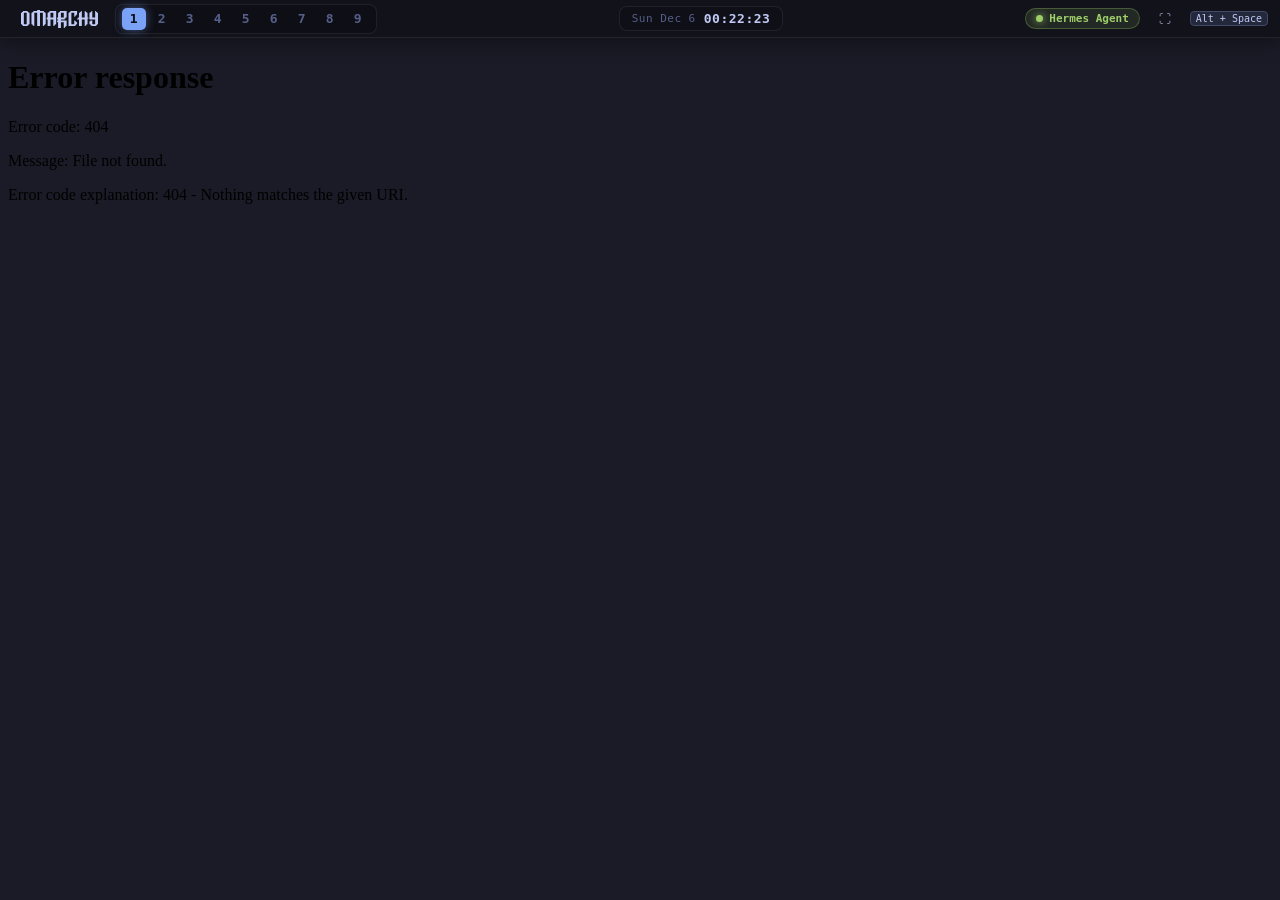
==== index.html @ 760fc46b "feat(web): implement Omarchy Web Shell aligned with official brand and themes" ====
<!DOCTYPE html>
<html lang="en">
<head>
  <meta charset="UTF-8">
  <meta name="viewport" content="width=device-width, initial-scale=1.0">
  <title>Omarchy Online ~ Web Desktop</title>
  <link rel="icon" type="image/png" href="assets/icon.png">
  <link rel="stylesheet" href="style.css">
</head>
<body>

  <!-- 1. Omarchy Top Bar (Waybar / Quickshell Emulation) -->
  <header id="omarchy-bar">
    <div class="bar-section">
      <!-- Omarchy Menu Launcher Button -->
      <button class="bar-button omarchy-logo-btn" id="omarchy-menu-btn" title="Launch Omarchy Menu (Alt + Space)">
        <img src="assets/logo-white.svg" alt="Omarchy Logo">
      </button>

      <!-- Hyprland Workspaces 1-9 -->
      <div class="workspace-list" id="workspaces">
        <div class="ws-item active" data-ws="1">1</div>
        <div class="ws-item" data-ws="2">2</div>
        <div class="ws-item" data-ws="3">3</div>
        <div class="ws-item" data-ws="4">4</div>
        <div class="ws-item" data-ws="5">5</div>
        <div class="ws-item" data-ws="6">6</div>
        <div class="ws-item" data-ws="7">7</div>
        <div class="ws-item" data-ws="8">8</div>
        <div class="ws-item" data-ws="9">9</div>
      </div>
    </div>

    <!-- Center: Window Title & Clock -->
    <div class="bar-section">
      <div class="bar-clock" id="omarchy-clock">
        <span id="clock-date" class="clock-date">Sat Sep 26</span>
        <span id="clock-time">15:30:00</span>
      </div>
    </div>

    <!-- Right: Agent Status, Controls & Hotkey Hints -->
    <div class="bar-section">
      <div class="agent-pill" id="agent-badge" title="AI Coding Agent: Active">
        <span class="pulse-dot"></span>
        <span>Hermes Agent</span>
      </div>

      <button class="bar-button" id="fullscreen-btn" title="Toggle Fullscreen & Lock Keyboard">
        <span>⛶</span>
      </button>

      <span class="badge-key" title="Launcher shortcut">Alt + Space</span>
    </div>
  </header>

  <!-- 2. Main Terminal Tiling Viewport -->
  <main id="viewport-container">
    <iframe id="terminal-frame" src="/zellij/" allow="clipboard-read; clipboard-write; fullscreen"></iframe>
  </main>

  <!-- 3. Walker Modal Launcher (omarchy.menu / Walker Emulation) -->
  <div class="modal-overlay" id="walker-modal">
    <div class="walker-window">
      <div class="walker-search-box">
        <img src="assets/icon.png" alt="Omarchy Icon" class="walker-logo">
        <input type="text" id="walker-input" placeholder="Search commands, apps, agents, or workspaces..." autocomplete="off">
        <span class="badge-key">ESC</span>
      </div>
      <div class="walker-results" id="walker-results">
        <!-- Dynamically injected items -->
      </div>
      <div class="walker-footer">
        <div class="walker-hints">
          <span><kbd class="badge-key">↑↓</kbd> navigate</span>
          <span><kbd class="badge-key">↵</kbd> select</span>
          <span><kbd class="badge-key">Esc</kbd> close</span>
        </div>
        <div>Omarchy Web Shell v1.0</div>
      </div>
    </div>
  </div>

  <script src="app.js"></script>
</body>
</html>
---- style.css ----
/* Omarchy Online - Tokyo Night Design System */
:root {
  --bg-darker: #0e0e14;
  --bg-dark: #13141c;
  --bg: #1a1b26;
  --bg-lighter: #24283b;
  --bg-selection: #292e42;
  --fg: #a9b1d6;
  --fg-dark: #565f89;
  --fg-bright: #c0caf5;
  --accent: #7aa2f7;
  --accent-bright: #7da6ff;
  --red: #f7768e;
  --green: #9ece6a;
  --yellow: #e0af68;
  --magenta: #bb9af7;
  --cyan: #7dcfff;
  --border: #414868;
  --border-subtle: rgba(255, 255, 255, 0.08);
  --bar-height: 38px;
  --font-mono: "JetBrains Mono", "Berkeley Mono", ui-monospace, SFMono-Regular, Menlo, Monaco, Consolas, monospace;
}

* {
  box-sizing: border-box;
  margin: 0;
  padding: 0;
  -webkit-font-smoothing: antialiased;
}

body, html {
  width: 100%;
  height: 100%;
  overflow: hidden;
  background-color: var(--bg-darker);
  color: var(--fg);
  font-family: var(--font-mono);
  font-size: 13px;
  user-select: none;
}

/* ============================================================
   1. Omarchy Bar (Waybar / Quickshell Emulation)
   ============================================================ */
#omarchy-bar {
  position: fixed;
  top: 0;
  left: 0;
  right: 0;
  height: var(--bar-height);
  background: rgba(19, 20, 28, 0.88);
  backdrop-filter: blur(16px);
  -webkit-backdrop-filter: blur(16px);
  border-bottom: 1px solid var(--border-subtle);
  display: flex;
  align-items: center;
  justify-content: space-between;
  padding: 0 12px;
  z-index: 1000;
  box-shadow: 0 4px 20px rgba(0, 0, 0, 0.4);
}

.bar-section {
  display: flex;
  align-items: center;
  gap: 8px;
}

/* Left: Menu & Workspaces */
.bar-button {
  background: transparent;
  border: 1px solid transparent;
  color: var(--fg);
  padding: 4px 10px;
  border-radius: 6px;
  cursor: pointer;
  display: flex;
  align-items: center;
  gap: 6px;
  font-family: inherit;
  font-size: 12px;
  transition: all 0.15s ease;
}

.bar-button:hover {
  background: var(--bg-lighter);
  border-color: var(--border);
  color: var(--fg-bright);
}

.omarchy-logo-btn {
  padding: 4px 8px;
  display: flex;
  align-items: center;
}

.omarchy-logo-btn img {
  height: 18px;
  width: auto;
  display: block;
}

.workspace-list {
  display: flex;
  align-items: center;
  gap: 4px;
  background: rgba(14, 14, 20, 0.6);
  padding: 3px 6px;
  border-radius: 8px;
  border: 1px solid var(--border-subtle);
}

.ws-item {
  width: 24px;
  height: 22px;
  display: flex;
  align-items: center;
  justify-content: center;
  border-radius: 5px;
  cursor: pointer;
  font-weight: 600;
  color: var(--fg-dark);
  transition: all 0.15s ease;
}

.ws-item:hover {
  color: var(--fg-bright);
  background: var(--bg-lighter);
}

.ws-item.active {
  background: var(--accent);
  color: var(--bg-darker);
  font-weight: 700;
  box-shadow: 0 0 10px rgba(122, 162, 247, 0.5);
}

/* Center: Clock & System Title */
.bar-clock {
  font-weight: 600;
  color: var(--fg-bright);
  letter-spacing: 0.5px;
  padding: 4px 12px;
  background: rgba(14, 14, 20, 0.5);
  border-radius: 8px;
  border: 1px solid var(--border-subtle);
  display: flex;
  align-items: center;
  gap: 8px;
}

.clock-date {
  color: var(--fg-dark);
  font-weight: 400;
  font-size: 11px;
}

/* Right: Agent Status & Controls */
.agent-pill {
  display: flex;
  align-items: center;
  gap: 6px;
  background: rgba(158, 206, 106, 0.12);
  border: 1px solid rgba(158, 206, 106, 0.3);
  color: var(--green);
  padding: 3px 10px;
  border-radius: 20px;
  font-size: 11px;
  font-weight: 600;
}

.pulse-dot {
  width: 7px;
  height: 7px;
  background: var(--green);
  border-radius: 50%;
  box-shadow: 0 0 8px var(--green);
  animation: pulse 2s infinite ease-in-out;
}

@keyframes pulse {
  0% { transform: scale(0.9); opacity: 0.7; }
  50% { transform: scale(1.2); opacity: 1; box-shadow: 0 0 12px var(--green); }
  100% { transform: scale(0.9); opacity: 0.7; }
}

.badge-key {
  background: var(--bg-lighter);
  border: 1px solid var(--border);
  border-radius: 4px;
  padding: 1px 5px;
  font-size: 10px;
  color: var(--fg-bright);
}

/* ============================================================
   2. Main Terminal Viewport Container
   ============================================================ */
#viewport-container {
  position: absolute;
  top: var(--bar-height);
  left: 0;
  right: 0;
  bottom: 0;
  background: var(--bg);
}

#terminal-frame {
  width: 100%;
  height: 100%;
  border: none;
  display: block;
  background: var(--bg);
}

/* ============================================================
   3. Walker Launcher Modal (omarchy.menu / Walker Emulation)
   ============================================================ */
.modal-overlay {
  position: fixed;
  top: 0;
  left: 0;
  right: 0;
  bottom: 0;
  background: rgba(0, 0, 0, 0.65);
  backdrop-filter: blur(8px);
  -webkit-backdrop-filter: blur(8px);
  display: none;
  align-items: flex-start;
  justify-content: center;
  padding-top: 15vh;
  z-index: 2000;
  animation: fadeIn 0.15s ease-out;
}

.modal-overlay.open {
  display: flex;
}

@keyframes fadeIn {
  from { opacity: 0; }
  to { opacity: 1; }
}

.walker-window {
  width: 580px;
  max-width: 90vw;
  background: var(--bg-dark);
  border: 1px solid var(--accent);
  border-radius: 12px;
  box-shadow: 0 20px 60px rgba(0, 0, 0, 0.8), 0 0 25px rgba(122, 162, 247, 0.25);
  overflow: hidden;
  animation: scaleIn 0.18s cubic-bezier(0.16, 1, 0.3, 1);
}

@keyframes scaleIn {
  from { transform: scale(0.96) translateY(-10px); opacity: 0; }
  to { transform: scale(1) translateY(0); opacity: 1; }
}

.walker-search-box {
  display: flex;
  align-items: center;
  gap: 12px;
  padding: 16px 20px;
  border-bottom: 1px solid var(--border-subtle);
  background: rgba(26, 27, 38, 0.7);
}

.walker-logo {
  width: 24px;
  height: 24px;
  object-fit: contain;
}

#walker-input {
  flex: 1;
  background: transparent;
  border: none;
  outline: none;
  color: var(--fg-bright);
  font-family: inherit;
  font-size: 16px;
  font-weight: 500;
}

#walker-input::placeholder {
  color: var(--fg-dark);
}

.walker-results {
  max-height: 380px;
  overflow-y: auto;
  padding: 10px 0;
}

.walker-category {
  padding: 6px 18px;
  font-size: 11px;
  font-weight: 700;
  text-transform: uppercase;
  letter-spacing: 1px;
  color: var(--fg-dark);
}

.walker-item {
  display: flex;
  align-items: center;
  justify-content: space-between;
  padding: 10px 20px;
  cursor: pointer;
  transition: all 0.1s ease;
  color: var(--fg);
}

.walker-item:hover, .walker-item.active {
  background: var(--bg-selection);
  color: var(--fg-bright);
  border-left: 3px solid var(--accent);
  padding-left: 17px;
}

.walker-item-left {
  display: flex;
  align-items: center;
  gap: 12px;
}

.walker-icon {
  font-size: 16px;
  width: 22px;
  text-align: center;
}

.walker-label {
  font-weight: 500;
}

.walker-sub {
  font-size: 11px;
  color: var(--fg-dark);
}

.walker-footer {
  padding: 10px 20px;
  border-top: 1px solid var(--border-subtle);
  background: rgba(14, 14, 20, 0.8);
  display: flex;
  align-items: center;
  justify-content: space-between;
  font-size: 11px;
  color: var(--fg-dark);
}

.walker-hints {
  display: flex;
  gap: 12px;
}
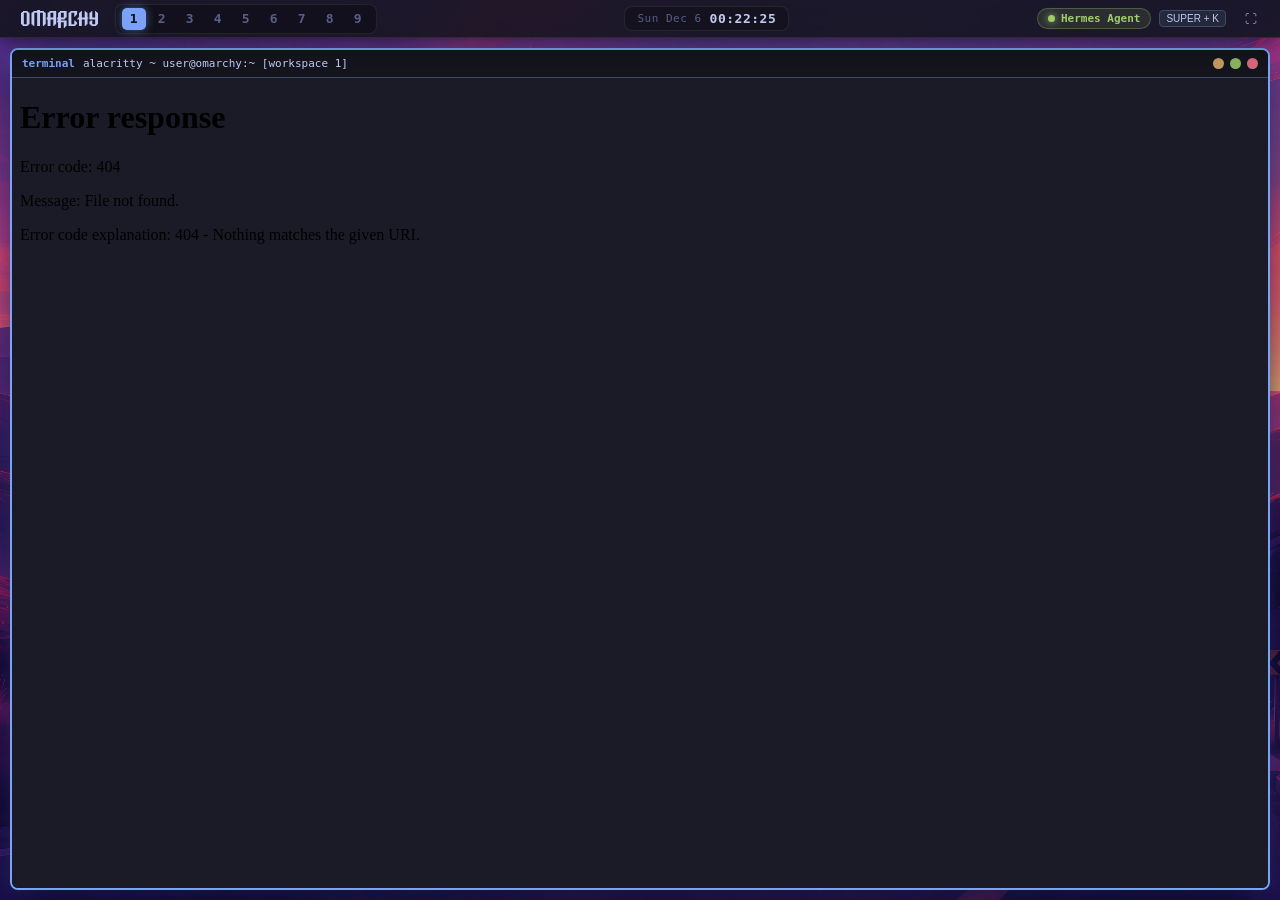
==== commit 9ec50e67: "feat(web): achieve 1:1 visual fidelity with Hyprland gaps, official wallpapers, and full Omarchy key" ====
--- a/index.html
+++ b/index.html
@@ -3,17 +3,17 @@
 <head>
   <meta charset="UTF-8">
   <meta name="viewport" content="width=device-width, initial-scale=1.0">
-  <title>Omarchy Online ~ Web Desktop</title>
+  <title>Omarchy ~ Arch Linux / Hyprland</title>
   <link rel="icon" type="image/png" href="assets/icon.png">
   <link rel="stylesheet" href="style.css">
 </head>
 <body>
 
-  <!-- 1. Omarchy Top Bar (Waybar / Quickshell Emulation) -->
+  <!-- 1. Omarchy Bar (Waybar / Quickshell Emulation) -->
   <header id="omarchy-bar">
     <div class="bar-section">
       <!-- Omarchy Menu Launcher Button -->
-      <button class="bar-button omarchy-logo-btn" id="omarchy-menu-btn" title="Launch Omarchy Menu (Alt + Space)">
+      <button class="bar-button omarchy-logo-btn" id="omarchy-menu-btn" title="Omarchy Menu (SUPER + SPACE)">
         <img src="assets/logo-white.svg" alt="Omarchy Logo">
       </button>
 
@@ -31,40 +31,60 @@
       </div>
     </div>
 
-    <!-- Center: Window Title & Clock -->
+    <!-- Center: Clock & Window Title -->
     <div class="bar-section">
       <div class="bar-clock" id="omarchy-clock">
         <span id="clock-date" class="clock-date">Sat Sep 26</span>
-        <span id="clock-time">15:30:00</span>
+        <span id="clock-time">15:40:00</span>
       </div>
     </div>
 
-    <!-- Right: Agent Status, Controls & Hotkey Hints -->
+    <!-- Right: Agent Status, Keybindings & Fullscreen -->
     <div class="bar-section">
-      <div class="agent-pill" id="agent-badge" title="AI Coding Agent: Active">
+      <div class="agent-pill" id="agent-badge" title="AI Agent Status: Active">
         <span class="pulse-dot"></span>
         <span>Hermes Agent</span>
       </div>
 
-      <button class="bar-button" id="fullscreen-btn" title="Toggle Fullscreen & Lock Keyboard">
+      <button class="badge-key" id="cheatsheet-btn" title="View Omarchy Keybindings (SUPER + K)">
+        SUPER + K
+      </button>
+
+      <button class="bar-button" id="fullscreen-btn" title="Toggle Fullscreen (SUPER + F)">
         <span>⛶</span>
       </button>
-
-      <span class="badge-key" title="Launcher shortcut">Alt + Space</span>
     </div>
   </header>
 
-  <!-- 2. Main Terminal Tiling Viewport -->
-  <main id="viewport-container">
-    <iframe id="terminal-frame" src="/zellij/" allow="clipboard-read; clipboard-write; fullscreen"></iframe>
+  <!-- 2. Hyprland Desktop Area (Gaps & Window Border) -->
+  <main id="hypr-desktop">
+    <div class="hypr-window" id="hypr-window">
+      <!-- Hyprland Window Title Bar -->
+      <div class="window-titlebar">
+        <div class="window-title-left">
+          <span class="window-title-badge">terminal</span>
+          <span id="current-window-title">alacritty ~ user@omarchy:~ [workspace 1]</span>
+        </div>
+        <div class="window-controls">
+          <span class="win-dot min" id="win-min-btn" title="Toggle Floating (SUPER + T)"></span>
+          <span class="win-dot max" id="win-max-btn" title="Maximize Window (SUPER + F)"></span>
+          <span class="win-dot close" id="win-close-btn" title="Close Window (SUPER + W / Q)"></span>
+        </div>
+      </div>
+
+      <!-- Window Content (Zellij Web PTY Terminal) -->
+      <div class="window-body">
+        <iframe id="terminal-frame" src="/zellij/" allow="clipboard-read; clipboard-write; fullscreen"></iframe>
+      </div>
+    </div>
   </main>
 
-  <!-- 3. Walker Modal Launcher (omarchy.menu / Walker Emulation) -->
+  <!-- 3. Walker Application Launcher (SUPER + SPACE) -->
   <div class="modal-overlay" id="walker-modal">
     <div class="walker-window">
       <div class="walker-search-box">
         <img src="assets/icon.png" alt="Omarchy Icon" class="walker-logo">
-        <input type="text" id="walker-input" placeholder="Search commands, apps, agents, or workspaces..." autocomplete="off">
+        <input type="text" id="walker-input" placeholder="Search commands, applications, AI agents, or workspaces..." autocomplete="off">
         <span class="badge-key">ESC</span>
       </div>
       <div class="walker-results" id="walker-results">
@@ -76,11 +96,69 @@
           <span><kbd class="badge-key">↵</kbd> select</span>
           <span><kbd class="badge-key">Esc</kbd> close</span>
         </div>
-        <div>Omarchy Web Shell v1.0</div>
+        <div>Walker Menu ~ Omarchy</div>
       </div>
     </div>
   </div>
 
+  <!-- 4. Omarchy Official Keybindings Cheatsheet Modal (SUPER + K) -->
+  <div class="modal-overlay" id="keybindings-modal">
+    <div class="cheatsheet-window">
+      <div class="cheatsheet-header">
+        <div class="cheatsheet-title">
+          <img src="assets/icon.png" alt="Omarchy" style="height: 22px; width: auto;">
+          <span>Omarchy Official Keybindings Cheatsheet</span>
+        </div>
+        <span class="badge-key" id="close-cheatsheet-btn">ESC</span>
+      </div>
+      <div class="cheatsheet-body">
+        <!-- Tiling & Windows -->
+        <div class="key-group">
+          <div class="key-group-title">🪟 Windows & Tiling (Hyprland)</div>
+          <div class="key-row"><span class="key-desc">Close active window</span><kbd class="badge-key">SUPER + W / Q</kbd></div>
+          <div class="key-row"><span class="key-desc">Toggle window fullscreen</span><kbd class="badge-key">SUPER + F</kbd></div>
+          <div class="key-row"><span class="key-desc">Toggle window split</span><kbd class="badge-key">SUPER + J</kbd></div>
+          <div class="key-row"><span class="key-desc">Toggle floating/tiling</span><kbd class="badge-key">SUPER + T</kbd></div>
+          <div class="key-row"><span class="key-desc">Focus left/right/up/down</span><kbd class="badge-key">SUPER + Arrows</kbd></div>
+          <div class="key-row"><span class="key-desc">Cycle window focus</span><kbd class="badge-key">ALT + TAB</kbd></div>
+        </div>
+
+        <!-- Workspaces -->
+        <div class="key-group">
+          <div class="key-group-title">🔢 Workspaces</div>
+          <div class="key-row"><span class="key-desc">Switch to workspace 1..9</span><kbd class="badge-key">SUPER + 1..9</kbd></div>
+          <div class="key-row"><span class="key-desc">Next / Previous workspace</span><kbd class="badge-key">SUPER + TAB</kbd></div>
+          <div class="key-row"><span class="key-desc">Previous workspace</span><kbd class="badge-key">SUPER + SHIFT + TAB</kbd></div>
+          <div class="key-row"><span class="key-desc">Move window to workspace</span><kbd class="badge-key">SUPER + SHIFT + 1..9</kbd></div>
+        </div>
+
+        <!-- Applications -->
+        <div class="key-group">
+          <div class="key-group-title">🚀 Applications & Tools</div>
+          <div class="key-row"><span class="key-desc">Terminal (Alacritty / Ghostty)</span><kbd class="badge-key">SUPER + RETURN</kbd></div>
+          <div class="key-row"><span class="key-desc">Walker App Launcher</span><kbd class="badge-key">SUPER + SPACE</kbd></div>
+          <div class="key-row"><span class="key-desc">Neovim Editor</span><kbd class="badge-key">SUPER + SHIFT + N</kbd></div>
+          <div class="key-row"><span class="key-desc">ChatGPT / AI Companion</span><kbd class="badge-key">SUPER + SHIFT + A</kbd></div>
+          <div class="key-row"><span class="key-desc">Docker TUI Manager</span><kbd class="badge-key">SUPER + SHIFT + D</kbd></div>
+          <div class="key-row"><span class="key-desc">Browser (Brave / Chromium)</span><kbd class="badge-key">SUPER + SHIFT + RETURN</kbd></div>
+        </div>
+
+        <!-- System & Appearance -->
+        <div class="key-group">
+          <div class="key-group-title">🎨 Appearance & System</div>
+          <div class="key-row"><span class="key-desc">Keybindings Cheatsheet</span><kbd class="badge-key">SUPER + K</kbd></div>
+          <div class="key-row"><span class="key-desc">Toggle top bar (Waybar)</span><kbd class="badge-key">SUPER + SHIFT + SPACE</kbd></div>
+          <div class="key-row"><span class="key-desc">Switch background wallpaper</span><kbd class="badge-key">SUPER + CTRL + SPACE</kbd></div>
+          <div class="key-row"><span class="key-desc">Theme menu (Tokyo Night / ...)</span><kbd class="badge-key">SUPER + SHIFT + CTRL + SPACE</kbd></div>
+          <div class="key-row"><span class="key-desc">Lock system / Screen</span><kbd class="badge-key">SUPER + ESCAPE</kbd></div>
+        </div>
+      </div>
+    </div>
+  </div>
+
+  <!-- Notification Toast -->
+  <div id="toast"></div>
+
   <script src="app.js"></script>
 </body>
 </html>
--- a/style.css
+++ b/style.css
@@ -1,4 +1,4 @@
-/* Omarchy Online - Tokyo Night Design System */
+/* Omarchy Online - Tokyo Night Design System (1:1 Official Omarchy Alignment) */
 :root {
   --bg-darker: #0e0e14;
   --bg-dark: #13141c;
@@ -16,8 +16,10 @@
   --magenta: #bb9af7;
   --cyan: #7dcfff;
   --border: #414868;
+  --border-active: #7aa2f7;
   --border-subtle: rgba(255, 255, 255, 0.08);
   --bar-height: 38px;
+  --gaps-out: 10px;
   --font-mono: "JetBrains Mono", "Berkeley Mono", ui-monospace, SFMono-Regular, Menlo, Monaco, Consolas, monospace;
 }
 
@@ -33,10 +35,15 @@
   height: 100%;
   overflow: hidden;
   background-color: var(--bg-darker);
+  background-image: url('assets/backgrounds/0-winding-road.webp');
+  background-repeat: no-repeat;
+  background-position: center center;
+  background-size: cover;
   color: var(--fg);
   font-family: var(--font-mono);
   font-size: 13px;
   user-select: none;
+  transition: background-image 0.3s ease-in-out;
 }
 
 /* ============================================================
@@ -49,15 +56,20 @@
   right: 0;
   height: var(--bar-height);
   background: rgba(19, 20, 28, 0.88);
-  backdrop-filter: blur(16px);
-  -webkit-backdrop-filter: blur(16px);
+  backdrop-filter: blur(18px);
+  -webkit-backdrop-filter: blur(18px);
   border-bottom: 1px solid var(--border-subtle);
   display: flex;
   align-items: center;
   justify-content: space-between;
   padding: 0 12px;
   z-index: 1000;
-  box-shadow: 0 4px 20px rgba(0, 0, 0, 0.4);
+  box-shadow: 0 4px 20px rgba(0, 0, 0, 0.5);
+  transition: transform 0.25s cubic-bezier(0.16, 1, 0.3, 1);
+}
+
+#omarchy-bar.hidden {
+  transform: translateY(-100%);
 }
 
 .bar-section {
@@ -135,7 +147,7 @@
   box-shadow: 0 0 10px rgba(122, 162, 247, 0.5);
 }
 
-/* Center: Clock & System Title */
+/* Center: Clock & Window Title */
 .bar-clock {
   font-weight: 600;
   color: var(--fg-bright);
@@ -188,21 +200,114 @@
   background: var(--bg-lighter);
   border: 1px solid var(--border);
   border-radius: 4px;
-  padding: 1px 5px;
+  padding: 2px 6px;
   font-size: 10px;
   color: var(--fg-bright);
+  cursor: pointer;
+  transition: all 0.15s ease;
+}
+
+.badge-key:hover {
+  border-color: var(--accent);
+  color: var(--accent);
 }
 
 /* ============================================================
-   2. Main Terminal Viewport Container
+   2. Hyprland Desktop & Gaps Layout (looknfeel.lua Gaps & Borders)
    ============================================================ */
-#viewport-container {
+#hypr-desktop {
   position: absolute;
   top: var(--bar-height);
   left: 0;
   right: 0;
   bottom: 0;
+  padding: var(--gaps-out);
+  display: flex;
+  flex-direction: column;
+  transition: top 0.25s cubic-bezier(0.16, 1, 0.3, 1), padding 0.2s ease;
+}
+
+body.bar-hidden #hypr-desktop {
+  top: 0;
+}
+
+.hypr-window {
+  flex: 1;
+  width: 100%;
+  height: 100%;
   background: var(--bg);
+  border: 2px solid var(--border-active);
+  border-radius: 8px;
+  box-shadow: 0 10px 40px rgba(0, 0, 0, 0.7), 0 0 15px rgba(122, 162, 247, 0.25);
+  display: flex;
+  flex-direction: column;
+  overflow: hidden;
+  position: relative;
+  transition: border-color 0.2s ease;
+}
+
+.hypr-window.maximized {
+  border-radius: 0;
+  border-width: 0;
+  box-shadow: none;
+}
+
+body.maximized-mode #hypr-desktop {
+  padding: 0;
+}
+
+.window-titlebar {
+  height: 28px;
+  background: var(--bg-dark);
+  border-bottom: 1px solid var(--border);
+  display: flex;
+  align-items: center;
+  justify-content: space-between;
+  padding: 0 10px;
+  font-size: 11px;
+}
+
+.window-title-left {
+  display: flex;
+  align-items: center;
+  gap: 8px;
+  color: var(--fg-bright);
+}
+
+.window-title-badge {
+  color: var(--accent);
+  font-weight: 700;
+}
+
+.window-controls {
+  display: flex;
+  align-items: center;
+  gap: 6px;
+}
+
+.win-dot {
+  width: 11px;
+  height: 11px;
+  border-radius: 50%;
+  display: inline-block;
+  cursor: pointer;
+  opacity: 0.85;
+  transition: opacity 0.15s ease;
+}
+
+.win-dot:hover {
+  opacity: 1;
+}
+
+.win-dot.close { background: var(--red); }
+.win-dot.min { background: var(--yellow); }
+.win-dot.max { background: var(--green); }
+
+.window-body {
+  flex: 1;
+  width: 100%;
+  height: 100%;
+  position: relative;
 }
 
 #terminal-frame {
@@ -214,7 +319,7 @@
 }
 
 /* ============================================================
-   3. Walker Launcher Modal (omarchy.menu / Walker Emulation)
+   3. Walker Launcher Modal (SUPER + SPACE)
    ============================================================ */
 .modal-overlay {
   position: fixed;
@@ -243,12 +348,12 @@
 }
 
 .walker-window {
-  width: 580px;
+  width: 600px;
   max-width: 90vw;
   background: var(--bg-dark);
-  border: 1px solid var(--accent);
+  border: 2px solid var(--accent);
   border-radius: 12px;
-  box-shadow: 0 20px 60px rgba(0, 0, 0, 0.8), 0 0 25px rgba(122, 162, 247, 0.25);
+  box-shadow: 0 20px 60px rgba(0, 0, 0, 0.85), 0 0 30px rgba(122, 162, 247, 0.35);
   overflow: hidden;
   animation: scaleIn 0.18s cubic-bezier(0.16, 1, 0.3, 1);
 }
@@ -289,13 +394,13 @@
 }
 
 .walker-results {
-  max-height: 380px;
+  max-height: 400px;
   overflow-y: auto;
   padding: 10px 0;
 }
 
 .walker-category {
-  padding: 6px 18px;
+  padding: 8px 20px 4px 20px;
   font-size: 11px;
   font-weight: 700;
   text-transform: uppercase;
@@ -344,7 +449,7 @@
 .walker-footer {
   padding: 10px 20px;
   border-top: 1px solid var(--border-subtle);
-  background: rgba(14, 14, 20, 0.8);
+  background: rgba(14, 14, 20, 0.85);
   display: flex;
   align-items: center;
   justify-content: space-between;
@@ -356,3 +461,94 @@
   display: flex;
   gap: 12px;
 }
+
+/* ============================================================
+   4. Omarchy Keybindings Cheatsheet Modal (SUPER + K)
+   ============================================================ */
+.cheatsheet-window {
+  width: 800px;
+  max-width: 94vw;
+  max-height: 80vh;
+  background: var(--bg-dark);
+  border: 2px solid var(--accent);
+  border-radius: 12px;
+  box-shadow: 0 20px 60px rgba(0, 0, 0, 0.85), 0 0 35px rgba(122, 162, 247, 0.3);
+  display: flex;
+  flex-direction: column;
+  overflow: hidden;
+  animation: scaleIn 0.18s cubic-bezier(0.16, 1, 0.3, 1);
+}
+
+.cheatsheet-header {
+  padding: 16px 24px;
+  background: rgba(26, 27, 38, 0.85);
+  border-bottom: 1px solid var(--border-subtle);
+  display: flex;
+  align-items: center;
+  justify-content: space-between;
+}
+
+.cheatsheet-title {
+  font-size: 16px;
+  font-weight: 700;
+  color: var(--fg-bright);
+  display: flex;
+  align-items: center;
+  gap: 10px;
+}
+
+.cheatsheet-body {
+  padding: 20px 24px;
+  overflow-y: auto;
+  display: grid;
+  grid-template-columns: repeat(auto-fit, minmax(340px, 1fr));
+  gap: 20px;
+}
+
+.key-group-title {
+  font-size: 12px;
+  font-weight: 700;
+  text-transform: uppercase;
+  letter-spacing: 1px;
+  color: var(--accent);
+  margin-bottom: 10px;
+  border-bottom: 1px solid var(--border-subtle);
+  padding-bottom: 4px;
+}
+
+.key-row {
+  display: flex;
+  align-items: center;
+  justify-content: space-between;
+  padding: 5px 0;
+  border-bottom: 1px solid rgba(255, 255, 255, 0.03);
+}
+
+.key-desc {
+  color: var(--fg);
+  font-size: 12px;
+}
+
+/* Toast notification */
+#toast {
+  position: fixed;
+  bottom: 24px;
+  right: 24px;
+  background: var(--bg-dark);
+  border: 1px solid var(--accent);
+  color: var(--fg-bright);
+  padding: 10px 18px;
+  border-radius: 8px;
+  box-shadow: 0 8px 30px rgba(0, 0, 0, 0.6);
+  z-index: 3000;
+  opacity: 0;
+  transform: translateY(10px);
+  transition: all 0.2s cubic-bezier(0.16, 1, 0.3, 1);
+  pointer-events: none;
+  font-size: 12px;
+}
+
+#toast.show {
+  opacity: 1;
+  transform: translateY(0);
+}
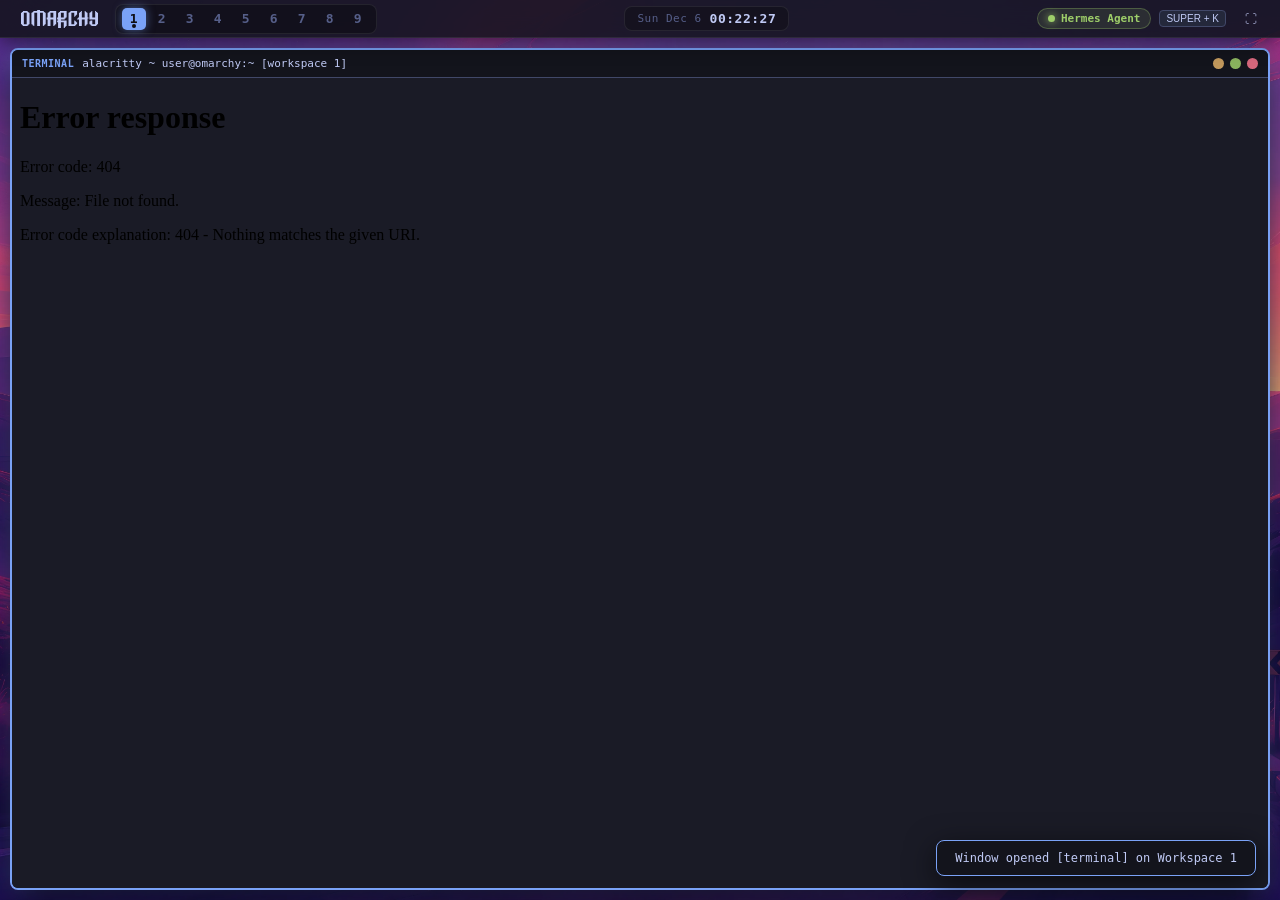
==== commit 6dedccfb: "feat(web): implement Hyprland dwindle multi-window manager and workspace isolation" ====
--- a/index.html
+++ b/index.html
@@ -58,25 +58,14 @@
 
   <!-- 2. Hyprland Desktop Area (Gaps & Window Border) -->
   <main id="hypr-desktop">
-    <div class="hypr-window" id="hypr-window">
-      <!-- Hyprland Window Title Bar -->
-      <div class="window-titlebar">
-        <div class="window-title-left">
-          <span class="window-title-badge">terminal</span>
-          <span id="current-window-title">alacritty ~ user@omarchy:~ [workspace 1]</span>
-        </div>
-        <div class="window-controls">
-          <span class="win-dot min" id="win-min-btn" title="Toggle Floating (SUPER + T)"></span>
-          <span class="win-dot max" id="win-max-btn" title="Maximize Window (SUPER + F)"></span>
-          <span class="win-dot close" id="win-close-btn" title="Close Window (SUPER + W / Q)"></span>
-        </div>
-      </div>
+    <!-- Empty Desktop Watermark (Visible when no windows open in workspace) -->
+    <div id="empty-desktop-watermark" class="empty-desktop-watermark">
+      <img src="assets/logo-white.svg" alt="Omarchy" class="watermark-logo">
+      <div class="watermark-hint"><kbd class="badge-key">SUPER + RETURN</kbd> to launch terminal &bull; <kbd class="badge-key">SUPER + SPACE</kbd> for Walker</div>
+    </div>
 
-      <!-- Window Content (Zellij Web PTY Terminal) -->
-      <div class="window-body">
-        <iframe id="terminal-frame" src="/zellij/" allow="clipboard-read; clipboard-write; fullscreen"></iframe>
-      </div>
-    </div>
+    <!-- Dynamic Window Container managed by Dwindle Layout Engine -->
+    <div id="windows-container" class="windows-container"></div>
   </main>
 
   <!-- 3. Walker Application Launcher (SUPER + SPACE) -->
@@ -159,6 +148,7 @@
   <!-- Notification Toast -->
   <div id="toast"></div>
 
+  <script src="dwindle.js"></script>
   <script src="app.js"></script>
 </body>
 </html>
--- a/style.css
+++ b/style.css
@@ -132,6 +132,7 @@
   cursor: pointer;
   font-weight: 600;
   color: var(--fg-dark);
+  position: relative;
   transition: all 0.15s ease;
 }
 
@@ -145,6 +146,21 @@
   color: var(--bg-darker);
   font-weight: 700;
   box-shadow: 0 0 10px rgba(122, 162, 247, 0.5);
+}
+
+.ws-item.has-windows::after {
+  content: '';
+  position: absolute;
+  bottom: 2px;
+  width: 4px;
+  height: 4px;
+  border-radius: 50%;
+  background: var(--fg-dark);
+  transition: background 0.15s ease;
+}
+
+.ws-item.active.has-windows::after {
+  background: var(--bg-darker);
 }
 
 /* Center: Clock & Window Title */
@@ -221,39 +237,98 @@
   left: 0;
   right: 0;
   bottom: 0;
-  padding: var(--gaps-out);
-  display: flex;
-  flex-direction: column;
-  transition: top 0.25s cubic-bezier(0.16, 1, 0.3, 1), padding 0.2s ease;
+  overflow: hidden;
+  transition: top 0.25s cubic-bezier(0.16, 1, 0.3, 1);
 }
 
 body.bar-hidden #hypr-desktop {
   top: 0;
 }
 
+.empty-desktop-watermark {
+  position: absolute;
+  top: 0;
+  left: 0;
+  right: 0;
+  bottom: 0;
+  display: flex;
+  flex-direction: column;
+  align-items: center;
+  justify-content: center;
+  gap: 16px;
+  pointer-events: none;
+  opacity: 0.35;
+  transition: opacity 0.2s ease;
+  user-select: none;
+}
+
+.empty-desktop-watermark.hidden {
+  opacity: 0;
+  pointer-events: none;
+  display: none;
+}
+
+.watermark-logo {
+  height: 80px;
+  width: auto;
+  filter: drop-shadow(0 0 25px rgba(122, 162, 247, 0.3));
+}
+
+.watermark-hint {
+  font-size: 13px;
+  color: var(--fg);
+  display: flex;
+  align-items: center;
+  gap: 8px;
+}
+
+.windows-container {
+  position: absolute;
+  top: 0;
+  left: 0;
+  right: 0;
+  bottom: 0;
+  pointer-events: auto;
+}
+
 .hypr-window {
-  flex: 1;
-  width: 100%;
-  height: 100%;
+  position: absolute;
+  box-sizing: border-box;
   background: var(--bg);
-  border: 2px solid var(--border-active);
+  border: 2px solid var(--border);
   border-radius: 8px;
-  box-shadow: 0 10px 40px rgba(0, 0, 0, 0.7), 0 0 15px rgba(122, 162, 247, 0.25);
+  box-shadow: 0 10px 30px rgba(0, 0, 0, 0.6);
   display: flex;
   flex-direction: column;
   overflow: hidden;
-  position: relative;
-  transition: border-color 0.2s ease;
-}
-
-.hypr-window.maximized {
-  border-radius: 0;
-  border-width: 0;
-  box-shadow: none;
-}
-
-body.maximized-mode #hypr-desktop {
-  padding: 0;
+  transition: left 0.18s cubic-bezier(0.16, 1, 0.3, 1),
+              top 0.18s cubic-bezier(0.16, 1, 0.3, 1),
+              width 0.18s cubic-bezier(0.16, 1, 0.3, 1),
+              height 0.18s cubic-bezier(0.16, 1, 0.3, 1),
+              border-color 0.15s ease,
+              box-shadow 0.15s ease;
+  z-index: 10;
+}
+
+.hypr-window.active {
+  border-color: var(--border-active);
+  box-shadow: 0 12px 40px rgba(0, 0, 0, 0.75), 0 0 20px rgba(122, 162, 247, 0.35);
+  z-index: 20;
+}
+
+.hypr-window.floating {
+  z-index: 30;
+  box-shadow: 0 18px 50px rgba(0, 0, 0, 0.85), 0 0 30px rgba(187, 154, 247, 0.4);
+}
+
+.hypr-window.fullscreen {
+  top: 0 !important;
+  left: 0 !important;
+  width: 100% !important;
+  height: 100% !important;
+  border-radius: 0 !important;
+  border-width: 0 !important;
+  z-index: 50 !important;
 }
 
 .window-titlebar {
@@ -265,6 +340,9 @@
   justify-content: space-between;
   padding: 0 10px;
   font-size: 11px;
+  cursor: grab;
+  user-select: none;
+  flex-shrink: 0;
 }
 
 .window-title-left {
@@ -272,17 +350,24 @@
   align-items: center;
   gap: 8px;
   color: var(--fg-bright);
+  overflow: hidden;
+  text-overflow: ellipsis;
+  white-space: nowrap;
 }
 
 .window-title-badge {
   color: var(--accent);
   font-weight: 700;
+  text-transform: uppercase;
+  font-size: 10px;
+  letter-spacing: 0.5px;
 }
 
 .window-controls {
   display: flex;
   align-items: center;
   gap: 6px;
+  flex-shrink: 0;
 }
 
 .win-dot {
@@ -292,11 +377,12 @@
   display: inline-block;
   cursor: pointer;
   opacity: 0.85;
-  transition: opacity 0.15s ease;
+  transition: opacity 0.15s ease, transform 0.1s ease;
 }
 
 .win-dot:hover {
   opacity: 1;
+  transform: scale(1.15);
 }
 
 .win-dot.close { background: var(--red); }
@@ -308,9 +394,10 @@
   width: 100%;
   height: 100%;
   position: relative;
-}
-
-#terminal-frame {
+  overflow: hidden;
+}
+
+.terminal-frame {
   width: 100%;
   height: 100%;
   border: none;
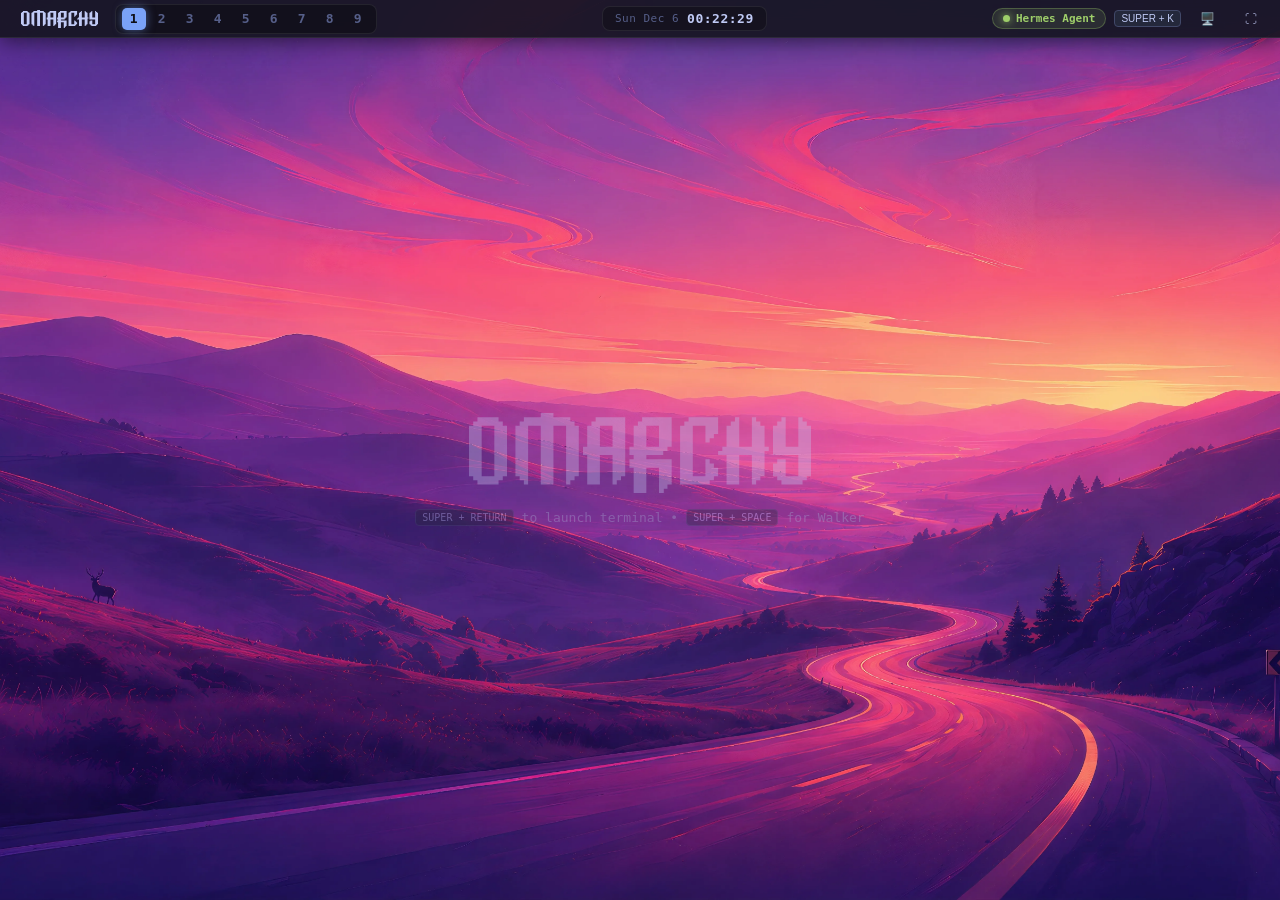
==== commit 9540973c: "feat(web): enable clean desktop boot and show desktop toggle with SUPER+D" ====
--- a/index.html
+++ b/index.html
@@ -48,6 +48,10 @@
 
       <button class="badge-key" id="cheatsheet-btn" title="View Omarchy Keybindings (SUPER + K)">
         SUPER + K
+      </button>
+
+      <button class="bar-button" id="show-desktop-btn" title="Show / Hide Desktop (SUPER + D)">
+        <span>🖥️</span>
       </button>
 
       <button class="bar-button" id="fullscreen-btn" title="Toggle Fullscreen (SUPER + F)">
@@ -104,7 +108,8 @@
         <!-- Tiling & Windows -->
         <div class="key-group">
           <div class="key-group-title">🪟 Windows & Tiling (Hyprland)</div>
-          <div class="key-row"><span class="key-desc">Close active window</span><kbd class="badge-key">SUPER + W / Q</kbd></div>
+          <div class="key-row"><span class="key-desc">Close active window</span><kbd class="badge-key">SUPER + W / Q / C</kbd></div>
+          <div class="key-row"><span class="key-desc">Show / Hide desktop</span><kbd class="badge-key">SUPER + D</kbd></div>
           <div class="key-row"><span class="key-desc">Toggle window fullscreen</span><kbd class="badge-key">SUPER + F</kbd></div>
           <div class="key-row"><span class="key-desc">Toggle window split</span><kbd class="badge-key">SUPER + J</kbd></div>
           <div class="key-row"><span class="key-desc">Toggle floating/tiling</span><kbd class="badge-key">SUPER + T</kbd></div>
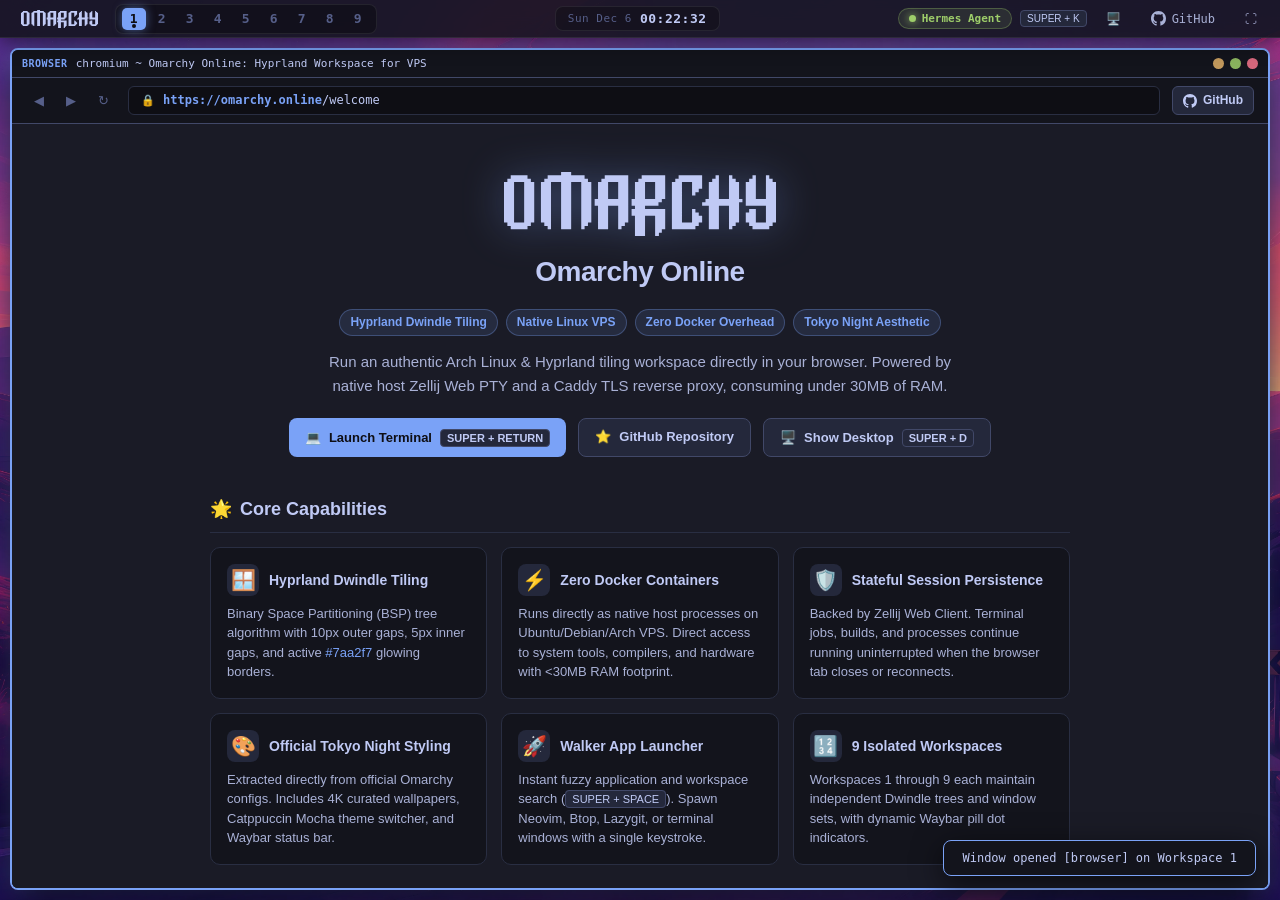
==== commit e1a042b3: "feat(web): add GitHub repository topbar button and default to simulated browser homepage presenting " ====
--- a/index.html
+++ b/index.html
@@ -53,6 +53,13 @@
       <button class="bar-button" id="show-desktop-btn" title="Show / Hide Desktop (SUPER + D)">
         <span>🖥️</span>
       </button>
+
+      <a href="https://github.com/zhangcy122/omarchy-online" target="_blank" rel="noopener noreferrer" class="bar-button github-btn" id="github-repo-btn" title="View Repository on GitHub (zhangcy122/omarchy-online)">
+        <svg height="15" width="15" viewBox="0 0 16 16" fill="currentColor">
+          <path d="M8 0C3.58 0 0 3.58 0 8c0 3.54 2.29 6.53 5.47 7.59.4.07.55-.17.55-.38 0-.19-.01-.82-.01-1.49-2.01.37-2.53-.49-2.69-.94-.09-.23-.48-.94-.82-1.13-.28-.15-.68-.52-.01-.53.63-.01 1.08.58 1.23.82.72 1.21 1.87.87 2.33.66.07-.52.28-.87.51-1.07-1.78-.2-3.64-.89-3.64-3.95 0-.87.31-1.59.82-2.15-.08-.2-.36-1.02.08-2.12 0 0 .67-.21 2.2.82.64-.18 1.32-.27 2-.27.68 0 1.36.09 2 .27 1.53-1.04 2.2-.82 2.2-.82.44 1.1.16 1.92.08 2.12.51.56.82 1.27.82 2.15 0 3.07-1.87 3.75-3.65 3.95.29.25.54.73.54 1.48 0 1.07-.01 1.93-.01 2.2 0 .21.15.46.55.38A8.013 8.013 0 0016 8c0-4.42-3.58-8-8-8z"/>
+        </svg>
+        <span class="github-text">GitHub</span>
+      </a>
 
       <button class="bar-button" id="fullscreen-btn" title="Toggle Fullscreen (SUPER + F)">
         <span>⛶</span>
--- a/style.css
+++ b/style.css
@@ -91,6 +91,7 @@
   gap: 6px;
   font-family: inherit;
   font-size: 12px;
+  text-decoration: none;
   transition: all 0.15s ease;
 }
 
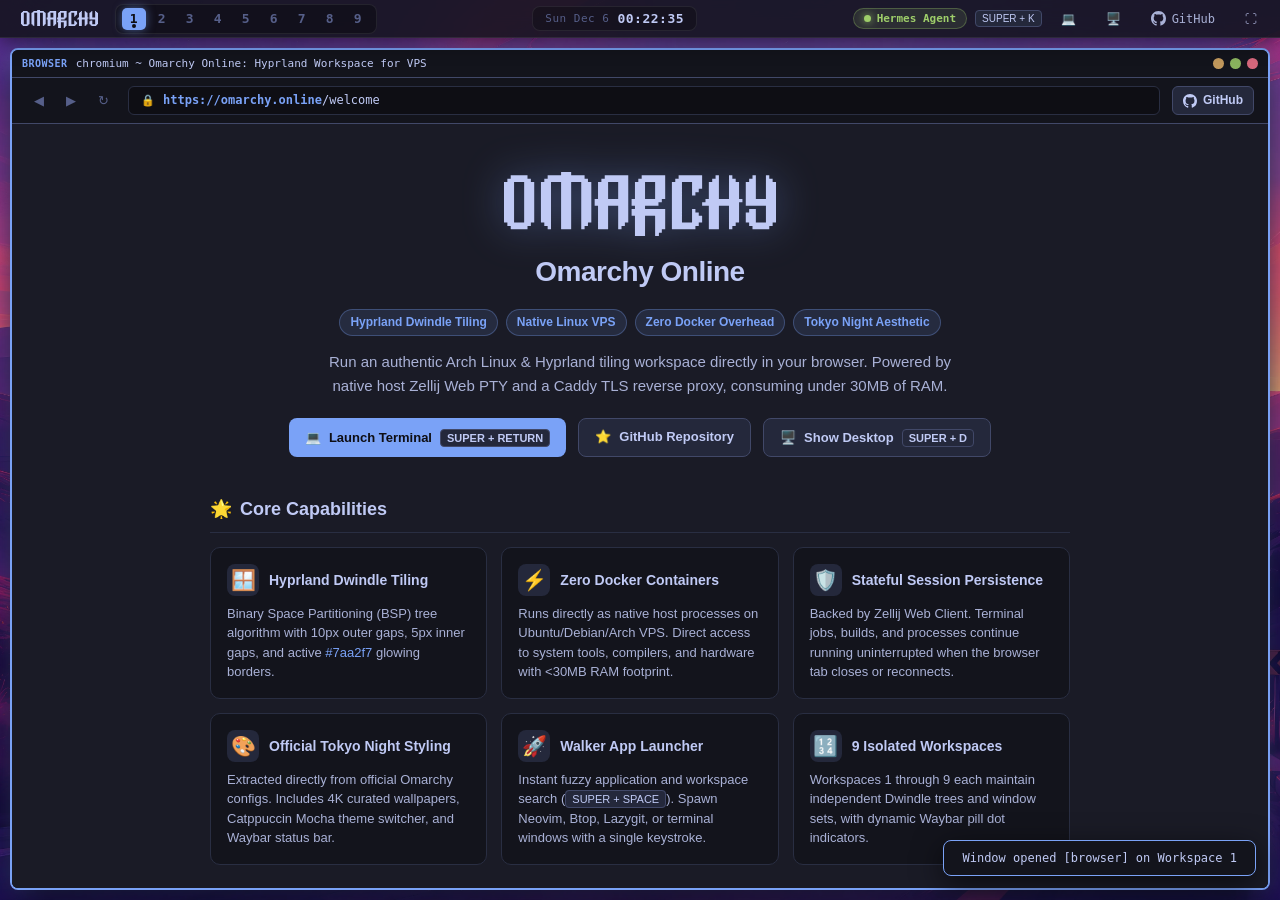
==== commit d19501d9: "fix(web): complete mobile responsive layout adaptation for topbar, windows, and browser homepage" ====
--- a/index.html
+++ b/index.html
@@ -48,6 +48,10 @@
 
       <button class="badge-key" id="cheatsheet-btn" title="View Omarchy Keybindings (SUPER + K)">
         SUPER + K
+      </button>
+
+      <button class="bar-button" id="quick-term-btn" title="Launch Terminal (SUPER + RETURN)">
+        <span>💻</span>
       </button>
 
       <button class="bar-button" id="show-desktop-btn" title="Show / Hide Desktop (SUPER + D)">
--- a/style.css
+++ b/style.css
@@ -640,3 +640,160 @@
   opacity: 1;
   transform: translateY(0);
 }
+
+/* ============================================================
+   5. Mobile & Responsive Layout (Max-Width: 768px)
+   ============================================================ */
+@media (max-width: 768px) {
+  :root {
+    --bar-height: 38px;
+    --gaps-out: 4px;
+    --gaps-in: 4px;
+  }
+
+  #omarchy-bar {
+    padding: 0 8px;
+    gap: 4px;
+  }
+
+  .bar-section {
+    gap: 4px;
+  }
+
+  /* Workspaces: show active workspace and workspaces with open windows */
+  .workspace-list {
+    padding: 2px 4px;
+    gap: 2px;
+  }
+
+  .ws-item {
+    width: 22px;
+    height: 22px;
+    font-size: 11px;
+  }
+
+  .ws-item:not(.active):not(.has-windows) {
+    display: none;
+  }
+
+  /* Clock: hide date, only display time */
+  .clock-date {
+    display: none;
+  }
+
+  .bar-clock {
+    padding: 3px 8px;
+    font-size: 11px;
+  }
+
+  /* Right control buttons */
+  #agent-badge {
+    display: none;
+  }
+
+  #cheatsheet-btn {
+    display: none;
+  }
+
+  .github-text {
+    display: none;
+  }
+
+  .bar-button {
+    padding: 4px 6px;
+    font-size: 12px;
+  }
+
+  .omarchy-logo-btn {
+    padding: 3px 6px;
+  }
+
+  .omarchy-logo-btn img {
+    height: 16px;
+  }
+
+  /* Hyprland Window Titlebar */
+  .window-titlebar {
+    height: 26px;
+    padding: 0 8px;
+    font-size: 10px;
+  }
+
+  .window-title-left {
+    max-width: calc(100% - 65px);
+    gap: 6px;
+  }
+
+  .window-title-text {
+    overflow: hidden;
+    text-overflow: ellipsis;
+    white-space: nowrap;
+    font-size: 10px;
+  }
+
+  .window-title-badge {
+    font-size: 9px;
+    padding: 0 3px;
+  }
+
+  .win-dot {
+    width: 9px;
+    height: 9px;
+  }
+
+  .window-controls {
+    gap: 4px;
+  }
+
+  /* Empty desktop watermark */
+  .watermark-logo {
+    height: 52px;
+  }
+
+  .watermark-hint {
+    font-size: 11px;
+    padding: 0 16px;
+    text-align: center;
+    line-height: 1.6;
+  }
+
+  /* Modals */
+  .walker-window {
+    width: 95vw;
+    max-height: 85vh;
+    margin: 10px auto;
+  }
+
+  .cheatsheet-window {
+    width: 95vw;
+    max-height: 85vh;
+    margin: 10px auto;
+  }
+
+  .cheatsheet-body {
+    grid-template-columns: 1fr;
+    padding: 12px 16px;
+    gap: 14px;
+  }
+
+  /* Centered toast on mobile */
+  #toast {
+    left: 50%;
+    right: auto;
+    transform: translate(-50%, 10px);
+    bottom: 16px;
+    width: max-content;
+    max-width: 90vw;
+    text-align: center;
+  }
+
+  #toast.show {
+    transform: translate(-50%, 0);
+  }
+}
+
+@media (max-width: 420px) {
+  .bar-clock {
+    display: none;
+  }
+}
